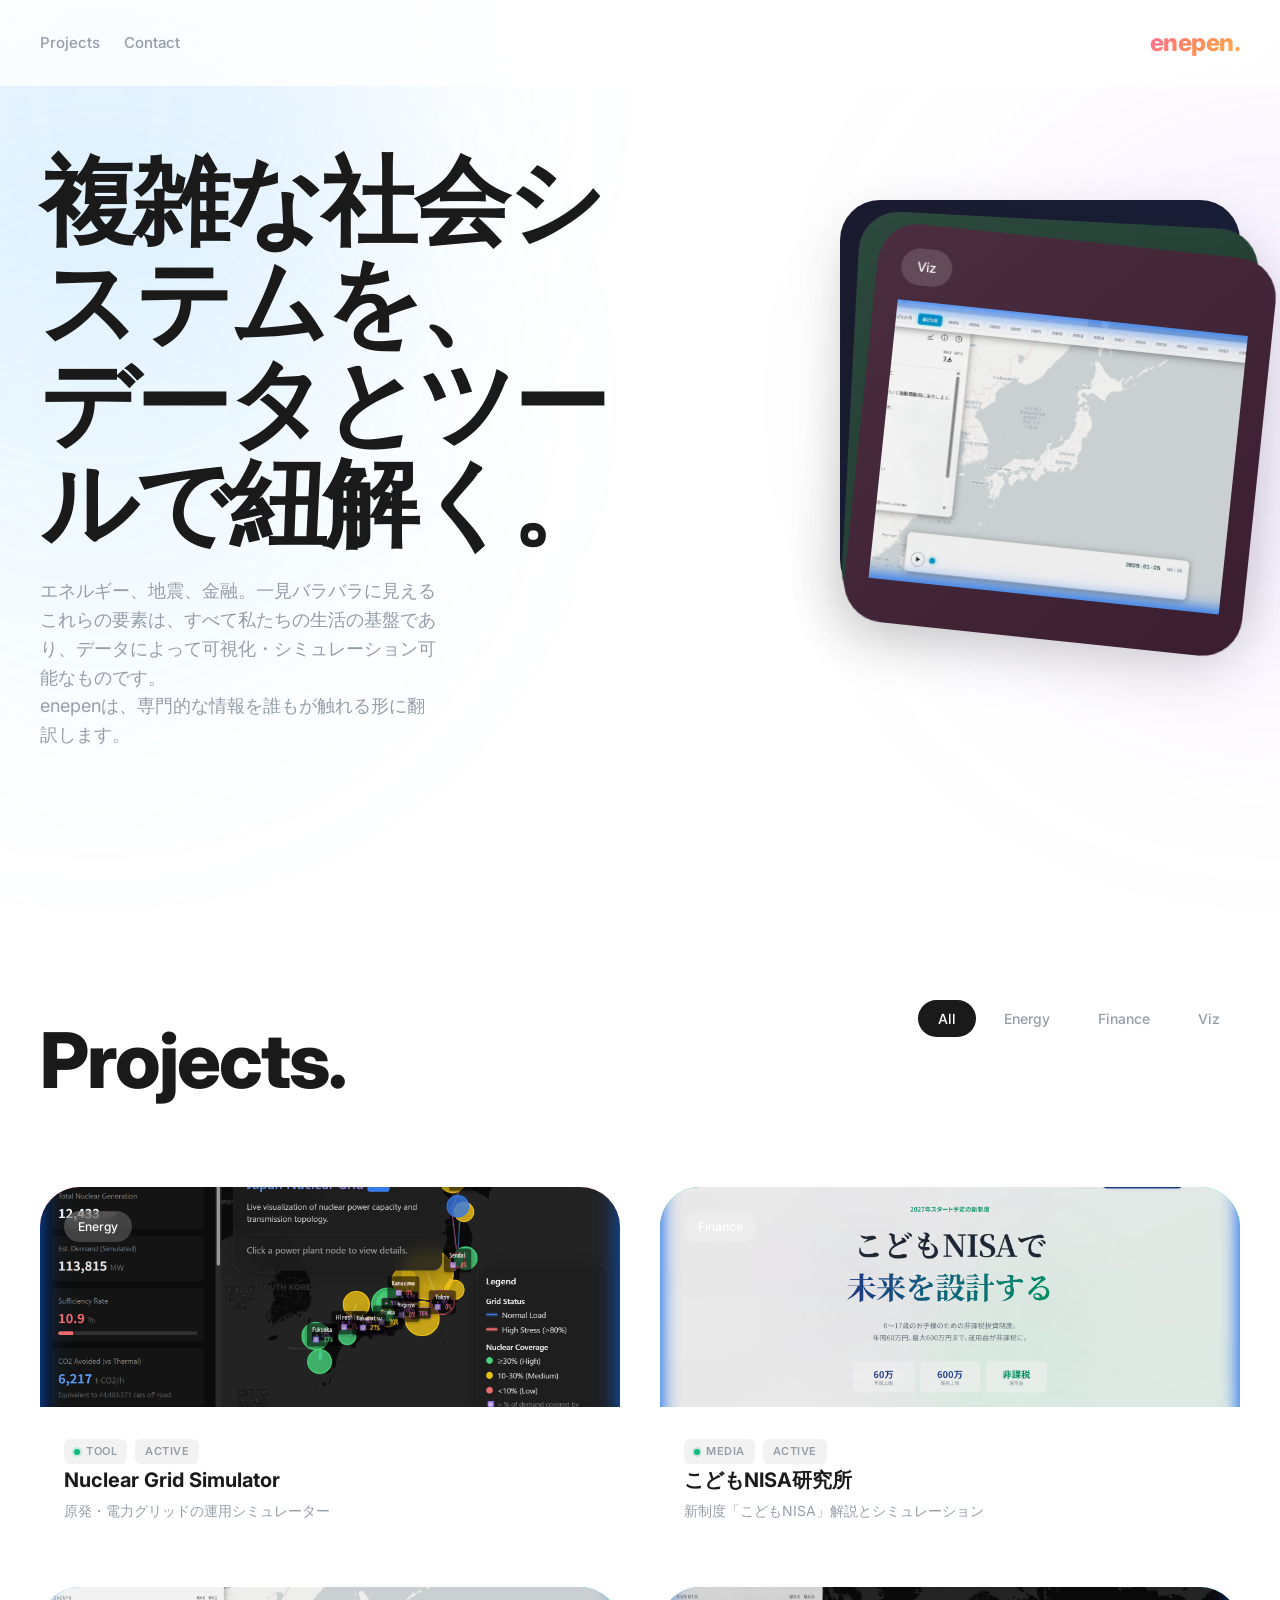
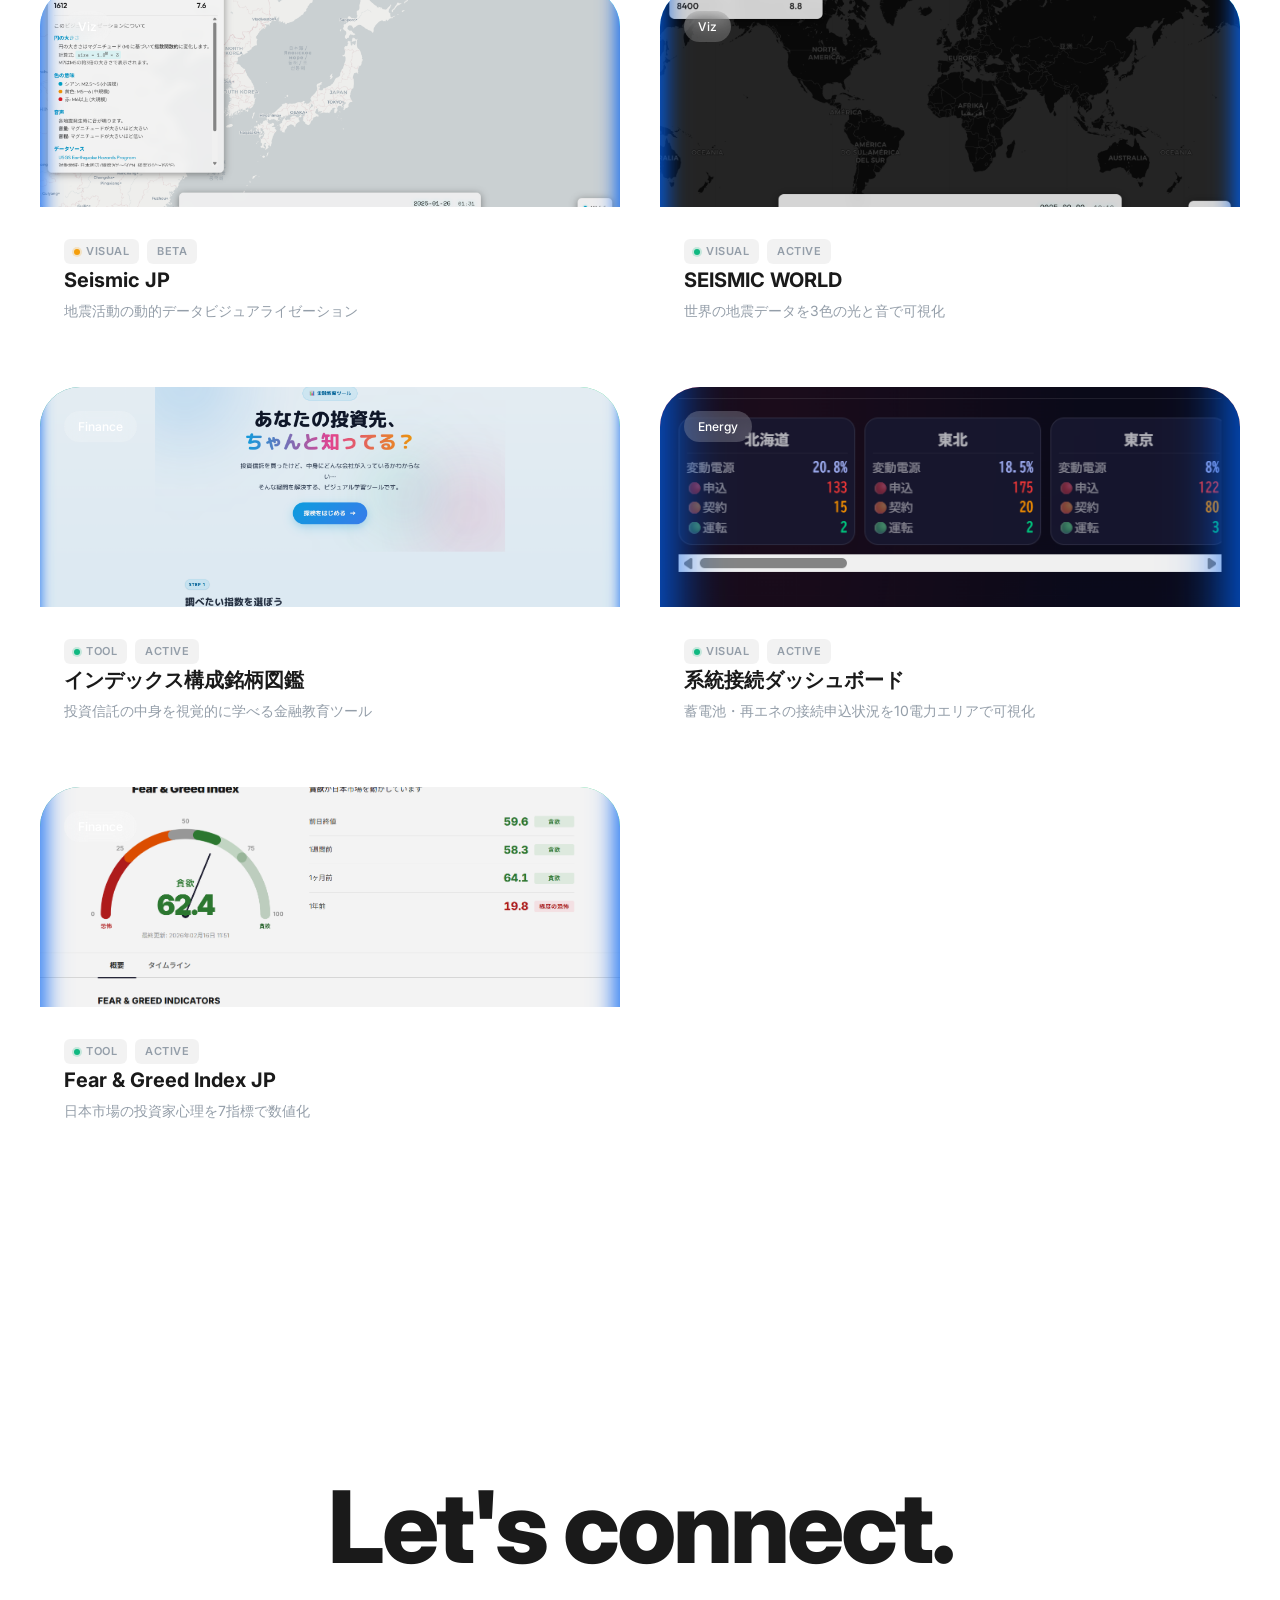
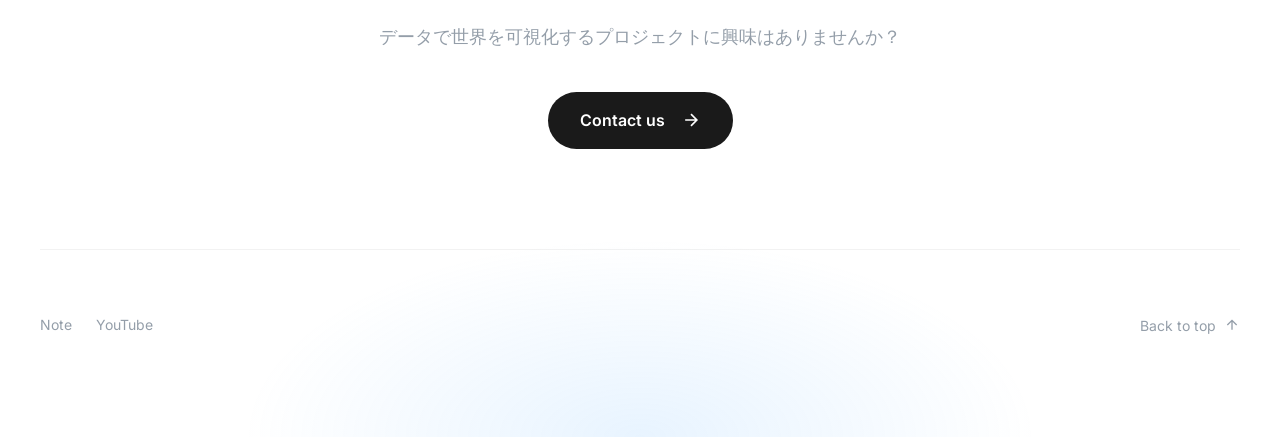
==== index.html @ 0e3804e5 "Add Fear & Greed Index JP card and detail page" ====
<!DOCTYPE html>
<html lang="ja">

<head>
    <meta charset="UTF-8">
    <meta name="viewport" content="width=device-width, initial-scale=1.0">
    <title>enepen - Data & Tools for Social Systems</title>
    <meta name="description" content="複雑な社会システムを、データとツールで紐解く。エネルギー、地震、金融などのインフラを可視化・シミュレーションします。">

    <!-- OGP Tags -->
    <meta property="og:title" content="enepen - Data & Tools for Social Systems">
    <meta property="og:description" content="複雑な社会システムを、データとツールで紐解く。エネルギー、地震、金融などのインフラを可視化・シミュレーションします。">
    <meta property="og:type" content="website">
    <meta property="og:image" content="assets/ogp-image.png">
    <meta property="og:locale" content="ja_JP">
    <meta name="twitter:card" content="summary_large_image">
    <meta name="twitter:title" content="enepen - Data & Tools for Social Systems">
    <meta name="twitter:description" content="複雑な社会システムを、データとツールで紐解く">

    <!-- Fonts -->
    <link rel="preconnect" href="https://fonts.googleapis.com">
    <link rel="preconnect" href="https://fonts.gstatic.com" crossorigin>
    <link
        href="https://fonts.googleapis.com/css2?family=Inter:wght@300;400;500;600;700;800&family=Noto+Sans+JP:wght@300;400;500;700&display=swap"
        rel="stylesheet">
    <link rel="stylesheet" href="styles.css">

    <!-- Favicon -->
    <link rel="icon" type="image/svg+xml" href="favicon.svg">
    <link rel="icon" type="image/png" sizes="32x32" href="assets/favicon-32x32.png">
    <link rel="apple-touch-icon" href="assets/apple-touch-icon.png">
</head>

<body>
    <!-- Loading Overlay -->
    <div class="loader-overlay">
        <div class="loader logo-text">enepen.</div>
    </div>

    <!-- Header -->
    <header class="header">
        <nav class="nav">
            <div class="nav-left">
                <a href="#projects" class="nav-link">Projects</a>
                <a href="#contact" class="nav-link">Contact</a>
            </div>
            <div class="nav-right">
                <a href="/" class="logo">enepen.</a>
            </div>
        </nav>
    </header>

    <!-- Ambient Glow Effects -->
    <div class="glow glow-top-left"></div>
    <div class="glow glow-top-right"></div>
    <div class="glow glow-bottom-left"></div>

    <!-- Hero Section -->
    <section class="hero">
        <div class="hero-content">
            <h1 class="hero-title">複雑な社会システムを、<br>データとツールで紐解く。</h1>
            <p class="hero-subtitle">
                エネルギー、地震、金融。一見バラバラに見えるこれらの要素は、すべて私たちの生活の基盤であり、データによって可視化・シミュレーション可能なものです。<br>
                enepenは、専門的な情報を誰もが触れる形に翻訳します。
            </p>
        </div>
        <div class="card-stack">
            <div class="stack-card card-1">
                <span class="card-tag">Energy</span>
                <div class="card-preview">
                    <img src="assets/screenshot-nuclear-grid.png" alt="Nuclear Grid"
                        style="width:100%; height:100%; object-fit:cover;">
                </div>
            </div>
            <div class="stack-card card-2">
                <span class="card-tag">Finance</span>
                <div class="card-preview">
                    <img src="assets/screenshot-kodomo-nisa.png" alt="Finance"
                        style="width:100%; height:100%; object-fit:cover;">
                </div>
            </div>
            <div class="stack-card card-3">
                <span class="card-tag">Viz</span>
                <div class="card-preview">
                    <img src="assets/screenshot-seismic-jp.png" alt="Viz"
                        style="width:100%; height:100%; object-fit:cover;">
                </div>
            </div>
        </div>
    </section>

    <!-- Work Section -->
    <section class="work" id="projects">
        <div class="work-header">
            <h2 class="section-title">Projects.</h2>
            <div class="filters">
                <button class="filter-btn active" data-filter="all">All</button>
                <button class="filter-btn" data-filter="energy">Energy</button>
                <button class="filter-btn" data-filter="finance">Finance</button>
                <button class="filter-btn" data-filter="viz">Viz</button>
            </div>
        </div>
        <div class="projects-grid">
            <!-- Project 1: Energy -->
            <a href="projects/nuclear-grid-sim.html" class="project-card" data-category="energy">
                <div class="project-image project-image-energy">
                    <img src="assets/screenshot-nuclear-grid.png" alt="Nuclear Grid Simulator" class="project-thumb">
                    <span class="project-tag">Energy</span>
                </div>
                <div class="project-info">
                    <div class="meta-badges">
                        <span class="meta-badge status-active"><span class="status-dot"></span>Tool</span>
                        <span class="meta-badge">Active</span>
                    </div>
                    <h3 class="project-title">Nuclear Grid Simulator</h3>
                    <p class="project-desc">原発・電力グリッドの運用シミュレーター</p>
                </div>
            </a>
            <!-- Project 2: Finance -->
            <a href="projects/kodomo-nisa.html" class="project-card" data-category="finance">
                <div class="project-image project-image-finance">
                    <span class="project-tag">Finance</span>
                    <img src="assets/screenshot-kodomo-nisa.png" alt="Kodomo NISA Research" class="project-thumb">
                </div>
                <div class="project-info">
                    <div class="meta-badges">
                        <span class="meta-badge status-active"><span class="status-dot"></span>Media</span>
                        <span class="meta-badge">Active</span>
                    </div>
                    <h3 class="project-title">こどもNISA研究所</h3>
                    <p class="project-desc">新制度「こどもNISA」解説とシミュレーション</p>
                </div>
            </a>
            <!-- Project 3: Viz -->
            <a href="projects/seismic-jp.html" class="project-card" data-category="viz">
                <div class="project-image project-image-viz">
                    <span class="project-tag">Viz</span>
                    <img src="assets/screenshot-seismic-jp.png" alt="Seismic JP" class="project-thumb">
                </div>
                <div class="project-info">
                    <div class="meta-badges">
                        <span class="meta-badge status-beta"><span class="status-dot"></span>Visual</span>
                        <span class="meta-badge">Beta</span>
                    </div>
                    <h3 class="project-title">Seismic JP</h3>
                    <p class="project-desc">地震活動の動的データビジュアライゼーション</p>
                </div>
            </a>
            <!-- Project 4: Viz - SEISMIC WORLD -->
            <a href="projects/seismic-world.html" class="project-card" data-category="viz">
                <div class="project-image project-image-viz">
                    <span class="project-tag">Viz</span>
                    <img src="assets/screenshot-seismic-world.png" alt="SEISMIC WORLD" class="project-thumb">
                </div>
                <div class="project-info">
                    <div class="meta-badges">
                        <span class="meta-badge status-active"><span class="status-dot"></span>Visual</span>
                        <span class="meta-badge">Active</span>
                    </div>
                    <h3 class="project-title">SEISMIC WORLD</h3>
                    <p class="project-desc">世界の地震データを3色の光と音で可視化</p>
                </div>
            </a>
            <!-- Project 4: Finance - Index Tracker -->
            <a href="projects/index-tracker.html" class="project-card" data-category="finance">
                <div class="project-image project-image-finance">
                    <span class="project-tag">Finance</span>
                    <img src="assets/screenshot-index-tracker.png" alt="Index Constituents Tracker"
                        class="project-thumb">
                </div>
                <div class="project-info">
                    <div class="meta-badges">
                        <span class="meta-badge status-active"><span class="status-dot"></span>Tool</span>
                        <span class="meta-badge">Active</span>
                    </div>
                    <h3 class="project-title">インデックス構成銘柄図鑑</h3>
                    <p class="project-desc">投資信託の中身を視覚的に学べる金融教育ツール</p>
                </div>
            </a>
            <!-- Project 5: Energy - Grid Connection Dashboard -->
            <a href="projects/grid-connection.html" class="project-card" data-category="energy">
                <div class="project-image project-image-energy">
                    <span class="project-tag">Energy</span>
                    <img src="assets/screenshot-grid-connection.png" alt="Grid Connection Dashboard"
                        class="project-thumb">
                </div>
                <div class="project-info">
                    <div class="meta-badges">
                        <span class="meta-badge status-active"><span class="status-dot"></span>Visual</span>
                        <span class="meta-badge">Active</span>
                    </div>
                    <h3 class="project-title">系統接続ダッシュボード</h3>
                    <p class="project-desc">蓄電池・再エネの接続申込状況を10電力エリアで可視化</p>
                </div>
            </a>
            <!-- Project 7: Finance - Fear & Greed Index JP -->
            <a href="projects/fear-greed.html" class="project-card" data-category="finance">
                <div class="project-image project-image-finance">
                    <span class="project-tag">Finance</span>
                    <img src="assets/screenshot-fear-greed.png" alt="Fear & Greed Index JP"
                        class="project-thumb">
                </div>
                <div class="project-info">
                    <div class="meta-badges">
                        <span class="meta-badge status-active"><span class="status-dot"></span>Tool</span>
                        <span class="meta-badge">Active</span>
                    </div>
                    <h3 class="project-title">Fear & Greed Index JP</h3>
                    <p class="project-desc">日本市場の投資家心理を7指標で数値化</p>
                </div>
            </a>
        </div>
    </section>

    <!-- Footer Section -->
    <footer class="footer" id="contact">
        <div class="footer-content">
            <h2 class="footer-title">Let's connect.</h2>
            <p class="footer-subtitle">データで世界を可視化するプロジェクトに興味はありませんか？</p>
            <a href="mailto:enepen789@gmail.com" class="cta-button">
                Contact us
                <svg class="arrow-icon" viewBox="0 0 24 24" fill="none" stroke="currentColor" stroke-width="2">
                    <path d="M5 12h14M12 5l7 7-7 7" />
                </svg>
            </a>
        </div>
        <div class="footer-bottom">
            <div class="social-links">
                <a href="https://note.com/enepen" target="_blank" rel="noopener noreferrer" class="social-link">Note</a>
                <a href="https://www.youtube.com/@ENEPENChan" target="_blank" rel="noopener noreferrer"
                    class="social-link">YouTube</a>
            </div>
            <button class="back-to-top" id="backToTop">
                Back to top
                <svg class="arrow-up" viewBox="0 0 24 24" fill="none" stroke="currentColor" stroke-width="2">
                    <path d="M12 19V5M5 12l7-7 7 7" />
                </svg>
            </button>
        </div>
        <div class="footer-glow"></div>
    </footer>

    <script src="script.js"></script>
</body>

</html>
---- styles.css ----
/* ===========================
   CSS Variables & Reset
   =========================== */
:root {
    /* Colors */
    --bg-primary: #FFFFFF;
    --bg-secondary: #F8F9FB;
    --text-primary: #1A1A1A;
    --text-secondary: #949EA9;
    --text-muted: #C4CBD5;
    --accent-gradient: linear-gradient(135deg, #FF6B9D 0%, #FF8A5B 50%, #FFB347 100%);
    --glow-blue: rgba(100, 180, 255, 0.15);
    --glow-purple: rgba(180, 120, 255, 0.1);

    /* Typography */
    --font-family: 'Inter', -apple-system, BlinkMacSystemFont, 'Segoe UI', sans-serif;

    /* Spacing */
    --spacing-xs: 8px;
    --spacing-sm: 16px;
    --spacing-md: 24px;
    --spacing-lg: 40px;
    --spacing-xl: 64px;
    --spacing-2xl: 100px;

    /* Border Radius */
    --radius-sm: 12px;
    --radius-md: 20px;
    --radius-lg: 32px;
    --radius-xl: 40px;
    --radius-pill: 100px;

    /* Transitions */
    --transition-fast: 0.2s ease;
    --transition-normal: 0.3s ease;
    --transition-slow: 0.5s ease;
}

/* Reset */
*,
*::before,
*::after {
    margin: 0;
    padding: 0;
    box-sizing: border-box;
}

html {
    scroll-behavior: smooth;
}

body {
    font-family: var(--font-family);
    background-color: var(--bg-primary);
    color: var(--text-primary);
    line-height: 1.6;
    overflow-x: hidden;
    position: relative;
}

a {
    text-decoration: none;
    color: inherit;
    transition: color var(--transition-fast);
}

button {
    font-family: inherit;
    cursor: pointer;
    border: none;
    background: none;
}

/* ===========================
   Ambient Glow Effects
   =========================== */
.glow {
    position: fixed;
    width: 600px;
    height: 600px;
    border-radius: 50%;
    pointer-events: none;
    z-index: 0;
    filter: blur(120px);
}

.glow-top-left {
    top: -200px;
    left: -200px;
    background: var(--glow-blue);
}

.glow-top-right {
    top: 100px;
    right: -300px;
    background: var(--glow-purple);
}

.glow-bottom-left {
    bottom: 200px;
    left: -200px;
    background: rgba(120, 200, 255, 0.1);
}

/* ===========================
   Header & Navigation
   =========================== */
.header {
    position: fixed;
    top: 0;
    left: 0;
    right: 0;
    z-index: 1000;
    padding: var(--spacing-md) var(--spacing-lg);
    background: rgba(255, 255, 255, 0.8);
    backdrop-filter: blur(20px);
    -webkit-backdrop-filter: blur(20px);
}

.nav {
    display: flex;
    justify-content: space-between;
    align-items: center;
    max-width: 1400px;
    margin: 0 auto;
}

.nav-left,
.nav-right {
    display: flex;
    align-items: center;
    gap: var(--spacing-md);
}

.nav-link {
    font-size: 15px;
    font-weight: 500;
    color: var(--text-secondary);
    transition: color var(--transition-fast);
}

.nav-link:hover {
    color: var(--text-primary);
}

.logo {
    font-size: 24px;
    font-weight: 800;
    background: var(--accent-gradient);
    -webkit-background-clip: text;
    -webkit-text-fill-color: transparent;
    background-clip: text;
    letter-spacing: -0.5px;
}

/* ===========================
   Hero Section
   =========================== */
.hero {
    min-height: 100vh;
    display: flex;
    align-items: center;
    justify-content: space-between;
    padding: var(--spacing-2xl) var(--spacing-lg);
    max-width: 1400px;
    margin: 0 auto;
    position: relative;
    z-index: 1;
}

.hero-content {
    flex: 1;
    max-width: 600px;
}

.hero-title {
    font-size: clamp(48px, 8vw, 96px);
    font-weight: 800;
    line-height: 1.05;
    letter-spacing: -3px;
    margin-bottom: var(--spacing-md);
}

.hero-subtitle {
    font-size: 18px;
    color: var(--text-secondary);
    max-width: 400px;
    line-height: 1.6;
}

/* Card Stack */
.card-stack {
    position: relative;
    width: 400px;
    height: 500px;
    perspective: 1000px;
}

.stack-card {
    position: absolute;
    width: 100%;
    height: 400px;
    background: var(--bg-secondary);
    border-radius: var(--radius-xl);
    padding: var(--spacing-md);
    box-shadow: 0 20px 60px rgba(0, 0, 0, 0.1);
    transition: transform var(--transition-slow), box-shadow var(--transition-normal);
    overflow: hidden;
}

.card-1 {
    z-index: 3;
    transform: translateY(0) rotate(0deg);
    background: linear-gradient(135deg, #1a1a2e 0%, #16213e 100%);
}

.card-2 {
    z-index: 2;
    transform: translateY(20px) translateX(10px) rotate(3deg);
    background: linear-gradient(135deg, #2d4a3e 0%, #1d3a2e 100%);
}

.card-3 {
    z-index: 1;
    transform: translateY(40px) translateX(20px) rotate(6deg);
    background: linear-gradient(135deg, #4a2d3e 0%, #3a1d2e 100%);
}

.card-stack:hover .card-1 {
    transform: translateY(-10px) rotate(-2deg);
}

.card-stack:hover .card-2 {
    transform: translateY(10px) translateX(20px) rotate(5deg);
}

.card-stack:hover .card-3 {
    transform: translateY(30px) translateX(40px) rotate(10deg);
}

.card-tag {
    display: inline-block;
    background: rgba(255, 255, 255, 0.15);
    color: white;
    padding: 8px 16px;
    border-radius: var(--radius-pill);
    font-size: 13px;
    font-weight: 500;
    backdrop-filter: blur(10px);
}

.card-preview {
    width: 100%;
    height: 280px;
    margin-top: var(--spacing-sm);
    background: rgba(255, 255, 255, 0.1);
    border-radius: var(--radius-lg);
    display: flex;
    align-items: center;
    justify-content: center;
}

.card-preview::after {
    content: '';
    width: 60%;
    height: 70%;
    background: rgba(255, 255, 255, 0.08);
    border-radius: var(--radius-md);
}

/* ===========================
   Work Section
   =========================== */
.work {
    padding: var(--spacing-2xl) var(--spacing-lg);
    max-width: 1400px;
    margin: 0 auto;
    position: relative;
    z-index: 1;
}

.work-header {
    display: flex;
    justify-content: space-between;
    align-items: flex-start;
    margin-bottom: var(--spacing-xl);
    flex-wrap: wrap;
    gap: var(--spacing-md);
}

.section-title {
    font-size: clamp(48px, 6vw, 80px);
    font-weight: 800;
    letter-spacing: -2px;
}

.filters {
    display: flex;
    gap: var(--spacing-xs);
    flex-wrap: wrap;
}

.filter-btn {
    padding: 10px 20px;
    border-radius: var(--radius-pill);
    font-size: 14px;
    font-weight: 500;
    color: var(--text-secondary);
    transition: all var(--transition-fast);
    background: transparent;
}

.filter-btn:hover {
    color: var(--text-primary);
}

.filter-btn.active {
    background: var(--text-primary);
    color: white;
}

/* Projects Grid */
.projects-grid {
    display: grid;
    grid-template-columns: repeat(auto-fill, minmax(380px, 1fr));
    gap: var(--spacing-lg);
}

.project-card {
    border-radius: var(--radius-xl);
    overflow: hidden;
    transition: transform var(--transition-normal), box-shadow var(--transition-normal);
    cursor: pointer;
    opacity: 1;
    transform: translateY(0);
    animation: fadeInUp 0.6s ease forwards;
}

.project-card.hidden {
    display: none;
}

.project-card:hover {
    transform: translateY(-8px);
    box-shadow: 0 30px 80px rgba(0, 0, 0, 0.12);
}

/* Metadata Badges */
.meta-badges {
    display: flex;
    gap: 8px;
    margin-top: 8px;
    flex-wrap: wrap;
}

.meta-badge {
    display: inline-flex;
    align-items: center;
    gap: 6px;
    padding: 4px 10px;
    border-radius: 6px;
    font-size: 11px;
    font-weight: 600;
    text-transform: uppercase;
    letter-spacing: 0.5px;
    background: rgba(0, 0, 0, 0.05);
    color: var(--text-secondary);
}

.meta-badge.status-active .status-dot {
    background-color: #10b981;
    box-shadow: 0 0 0 2px rgba(16, 185, 129, 0.2);
}

.meta-badge.status-beta .status-dot {
    background-color: #f59e0b;
    box-shadow: 0 0 0 2px rgba(245, 158, 11, 0.2);
}

.meta-badge.status-archive .status-dot {
    background-color: #9ca3af;
}

.status-dot {
    width: 6px;
    height: 6px;
    border-radius: 50%;
}

.project-image {
    height: 220px;
    position: relative;
    display: flex;
    flex-direction: column;
    justify-content: space-between;
    padding: var(--spacing-md);
}

.project-image-energy {
    background: linear-gradient(135deg, #FF6B9D 0%, #FF8A5B 100%);
}

.project-image-finance {
    background: linear-gradient(135deg, #11998e 0%, #38ef7d 100%);
}

.project-image-viz {
    background: linear-gradient(135deg, #4facfe 0%, #00f2fe 100%);
}

/* Project Thumbnail Images */
.project-thumb {
    position: absolute;
    top: 0;
    left: 0;
    width: 100%;
    height: 100%;
    object-fit: cover;
    opacity: 1;
    transition: transform 0.6s cubic-bezier(0.16, 1, 0.3, 1);
}

.project-card:hover .project-thumb {
    transform: scale(1.05);
}

/* Detail Page Thumbnail */
.detail-thumb {
    width: 100%;
    height: 100%;
    object-fit: cover;
    border-radius: 12px;
    box-shadow: 0 20px 40px rgba(0, 0, 0, 0.2);
}

.project-tag {
    position: relative;
    /* Ensure tag stays on top of image */
    z-index: 2;
    align-self: flex-start;
    display: inline-block;
    background: rgba(255, 255, 255, 0.2);
    color: white;
    padding: 6px 14px;
    border-radius: var(--radius-pill);
    font-size: 12px;
    font-weight: 500;
    backdrop-filter: blur(10px);
}

.project-info {
    padding: var(--spacing-md);
    background: var(--bg-primary);
}

.project-title {
    font-size: 20px;
    font-weight: 700;
    margin-bottom: 4px;
}

.project-desc {
    font-size: 14px;
    color: var(--text-secondary);
}

/* ===========================
   Footer
   =========================== */
.footer {
    padding: var(--spacing-2xl) var(--spacing-lg);
    position: relative;
    overflow: hidden;
}

.footer-content {
    max-width: 1400px;
    margin: 0 auto;
    text-align: center;
    position: relative;
    z-index: 1;
    padding: var(--spacing-2xl) 0;
}

.footer-title {
    font-size: clamp(48px, 8vw, 100px);
    font-weight: 800;
    letter-spacing: -3px;
    margin-bottom: var(--spacing-sm);
}

.footer-subtitle {
    font-size: 18px;
    color: var(--text-secondary);
    margin-bottom: var(--spacing-lg);
}

.cta-button {
    display: inline-flex;
    align-items: center;
    gap: var(--spacing-sm);
    background: var(--text-primary);
    color: white;
    padding: 16px 32px;
    border-radius: var(--radius-pill);
    font-size: 16px;
    font-weight: 600;
    transition: all var(--transition-normal);
}

.cta-button:hover {
    transform: scale(1.05);
    box-shadow: 0 20px 40px rgba(0, 0, 0, 0.2);
}

.arrow-icon {
    width: 20px;
    height: 20px;
    transition: transform var(--transition-fast);
}

.cta-button:hover .arrow-icon {
    transform: translateX(4px);
}

.footer-bottom {
    max-width: 1400px;
    margin: 0 auto;
    display: flex;
    justify-content: space-between;
    align-items: center;
    padding-top: var(--spacing-xl);
    border-top: 1px solid rgba(0, 0, 0, 0.05);
}

.social-links {
    display: flex;
    gap: var(--spacing-md);
}

.social-link {
    font-size: 14px;
    color: var(--text-secondary);
    transition: color var(--transition-fast);
}

.social-link:hover {
    color: var(--text-primary);
}

.back-to-top {
    display: flex;
    align-items: center;
    gap: var(--spacing-xs);
    font-size: 14px;
    color: var(--text-secondary);
    transition: color var(--transition-fast);
}

.back-to-top:hover {
    color: var(--text-primary);
}

.arrow-up {
    width: 16px;
    height: 16px;
}

.footer-glow {
    position: absolute;
    bottom: -200px;
    left: 50%;
    transform: translateX(-50%);
    width: 800px;
    height: 400px;
    background: radial-gradient(ellipse, var(--glow-blue) 0%, transparent 70%);
    pointer-events: none;
}

/* ===========================
   Animations
   =========================== */
@keyframes fadeInUp {
    from {
        opacity: 0;
        transform: translateY(30px);
    }

    to {
        opacity: 1;
        transform: translateY(0);
    }
}

.fade-in {
    opacity: 0;
    transform: translateY(30px);
    transition: opacity 0.6s ease, transform 0.6s ease;
}

.fade-in.visible {
    opacity: 1;
    transform: translateY(0);
}

/* ===========================
   Responsive Design
   =========================== */
/* タブレット (1024px以下): 2列 */
@media (max-width: 1024px) {
    .hero {
        flex-direction: column;
        text-align: center;
        padding-top: 150px;
    }

    .hero-content {
        margin-bottom: var(--spacing-xl);
    }

    .hero-subtitle {
        margin: 0 auto;
    }

    .card-stack {
        width: 320px;
        height: 420px;
    }

    .stack-card {
        height: 340px;
    }

    .projects-grid {
        grid-template-columns: repeat(2, 1fr);
    }

    .project-image {
        height: 180px;
    }
}

/* スマホ横向き (768px以下): 2列維持だがカード小さく */
@media (max-width: 768px) {
    .header {
        padding: var(--spacing-sm);
    }

    .nav-left {
        display: none;
    }

    .work-header {
        flex-direction: column;
        align-items: flex-start;
    }

    .filters {
        width: 100%;
        overflow-x: auto;
        padding-bottom: var(--spacing-sm);
        -webkit-overflow-scrolling: touch;
    }

    .filter-btn {
        white-space: nowrap;
    }

    .footer-bottom {
        flex-direction: column;
        gap: var(--spacing-md);
        text-align: center;
    }

    .projects-grid {
        grid-template-columns: repeat(2, 1fr);
        gap: var(--spacing-md);
    }

    .project-image {
        height: 150px;
    }

    .project-title {
        font-size: 16px;
    }

    .project-desc {
        font-size: 12px;
    }

    .card-stack {
        width: 280px;
        height: 380px;
    }

    .stack-card {
        height: 300px;
    }
}

/* スマホ縦向き (480px以下): 1列 */
@media (max-width: 480px) {
    .hero-title {
        letter-spacing: -1px;
    }

    .section-title {
        letter-spacing: -1px;
    }

    .footer-title {
        letter-spacing: -1px;
    }

    .projects-grid {
        grid-template-columns: 1fr;
    }

    .project-image {
        height: 200px;
    }

    .project-title {
        font-size: 18px;
    }

    .project-desc {
        font-size: 14px;
    }

    .project-info {
        padding: var(--spacing-sm);
    }
}

/* ===========================
   Project Detail Page Styles
   =========================== */
.project-hero {
    min-height: 60vh;
    display: flex;
    align-items: center;
    justify-content: center;
    padding: 150px var(--spacing-lg) var(--spacing-xl);
    max-width: 1000px;
    margin: 0 auto;
    text-align: center;
}

.project-hero-content {
    max-width: 700px;
}

.project-category-tag {
    display: inline-block;
    background: var(--accent-gradient);
    color: white;
    padding: 10px 24px;
    border-radius: var(--radius-pill);
    font-size: 14px;
    font-weight: 600;
    margin-bottom: var(--spacing-md);
}

.project-main-title {
    font-size: clamp(40px, 6vw, 72px);
    font-weight: 800;
    line-height: 1.1;
    letter-spacing: -2px;
    margin-bottom: var(--spacing-md);
}

.project-main-desc {
    font-size: 18px;
    color: var(--text-secondary);
    line-height: 1.8;
    margin-bottom: var(--spacing-lg);
}

.demo-button {
    display: inline-flex;
    align-items: center;
    gap: var(--spacing-sm);
    background: var(--text-primary);
    color: white;
    padding: 16px 32px;
    border-radius: var(--radius-pill);
    font-size: 16px;
    font-weight: 600;
    transition: all var(--transition-normal);
}

.demo-button:hover {
    transform: scale(1.05);
    box-shadow: 0 20px 40px rgba(0, 0, 0, 0.2);
}

.demo-button .arrow-icon {
    width: 18px;
    height: 18px;
}

.demo-button:hover .arrow-icon {
    transform: translate(3px, -3px);
}

/* Project Visual */
.project-visual {
    padding: 0 var(--spacing-lg) var(--spacing-xl);
    max-width: 1200px;
    margin: 0 auto;
}

.project-mockup {
    background: var(--bg-secondary);
    border-radius: var(--radius-xl);
    overflow: hidden;
    aspect-ratio: 16 / 9;
}

.mockup-placeholder {
    width: 100%;
    height: 100%;
    display: flex;
    align-items: center;
    justify-content: center;
    color: var(--text-muted);
    font-size: 18px;
    background: linear-gradient(135deg, #667eea 0%, #764ba2 100%);
    color: rgba(255, 255, 255, 0.5);
}

/* Project Details */
.project-details {
    padding: var(--spacing-xl) var(--spacing-lg);
    max-width: 1000px;
    margin: 0 auto;
}

.details-grid {
    display: grid;
    grid-template-columns: repeat(auto-fit, minmax(280px, 1fr));
    gap: var(--spacing-xl);
}

.details-section {
    padding: var(--spacing-lg);
    background: var(--bg-secondary);
    border-radius: var(--radius-lg);
}

.details-title {
    font-size: 14px;
    font-weight: 600;
    text-transform: uppercase;
    letter-spacing: 1px;
    color: var(--text-secondary);
    margin-bottom: var(--spacing-md);
}

.details-text {
    font-size: 16px;
    line-height: 1.8;
    color: var(--text-primary);
}

.feature-list {
    list-style: none;
    display: flex;
    flex-direction: column;
    gap: var(--spacing-sm);
}

.feature-list li {
    font-size: 15px;
    color: var(--text-primary);
    padding-left: 24px;
    position: relative;
}

.feature-list li::before {
    content: '✓';
    position: absolute;
    left: 0;
    color: #38ef7d;
    font-weight: 600;
}

.tech-tags {
    display: flex;
    flex-wrap: wrap;
    gap: var(--spacing-xs);
}

.tech-tag {
    display: inline-block;
    background: var(--text-primary);
    color: white;
    padding: 8px 16px;
    border-radius: var(--radius-pill);
    font-size: 13px;
    font-weight: 500;
}

/* Project CTA */
.project-cta {
    padding: var(--spacing-2xl) var(--spacing-lg);
    max-width: 1000px;
    margin: 0 auto;
    text-align: center;
}

.cta-title {
    font-size: clamp(28px, 4vw, 40px);
    font-weight: 800;
    letter-spacing: -1px;
    margin-bottom: var(--spacing-lg);
}

.cta-buttons {
    display: flex;
    justify-content: center;
    gap: var(--spacing-md);
    flex-wrap: wrap;
}

.demo-button.large {
    padding: 20px 40px;
    font-size: 18px;
}

.github-button {
    display: inline-flex;
    align-items: center;
    gap: var(--spacing-sm);
    background: transparent;
    color: var(--text-primary);
    padding: 20px 40px;
    border-radius: var(--radius-pill);
    font-size: 18px;
    font-weight: 600;
    border: 2px solid var(--text-primary);
    transition: all var(--transition-normal);
}

.github-button:hover {
    background: var(--text-primary);
    color: white;
}

.github-button .arrow-icon {
    width: 18px;
    height: 18px;
}

/* Project Footer */
.project-footer {
    padding: var(--spacing-xl) var(--spacing-lg);
}

.project-footer .footer-content {
    padding: var(--spacing-lg) 0;
}

.back-link {
    font-size: 16px;
    font-weight: 500;
    color: var(--text-secondary);
    transition: color var(--transition-fast);
}

.back-link:hover {
    color: var(--text-primary);
}

/* Responsive for Detail Page */
@media (max-width: 768px) {
    .project-hero {
        padding-top: 120px;
    }

    .cta-buttons {
        flex-direction: column;
        align-items: center;
    }

    .demo-button.large,
    .github-button {
        width: 100%;
        max-width: 300px;
        justify-content: center;
    }
}

/* ===========================
   Loading Animation
   =========================== */
.loader-overlay {
    position: fixed;
    top: 0;
    left: 0;
    width: 100%;
    height: 100vh;
    background: var(--bg-primary);
    display: flex;
    justify-content: center;
    align-items: center;
    z-index: 9999;
    transition: opacity 0.6s ease, visibility 0.6s ease;
}

.loader.logo-text {
    font-size: 48px;
    font-weight: 800;
    background: var(--accent-gradient);
    -webkit-background-clip: text;
    -webkit-text-fill-color: transparent;
    background-clip: text;
    letter-spacing: -1px;
    animation: pulse-glow 2s infinite ease-in-out;
}

@keyframes pulse-glow {
    0% {
        opacity: 0.6;
        filter: blur(2px);
        transform: scale(0.95);
    }

    50% {
        opacity: 1;
        filter: blur(0px);
        transform: scale(1.05);
    }

    100% {
        opacity: 0.6;
        filter: blur(2px);
        transform: scale(0.95);
    }
}

.loader-overlay.hidden {
    opacity: 0;
    visibility: hidden;
    pointer-events: none;
}
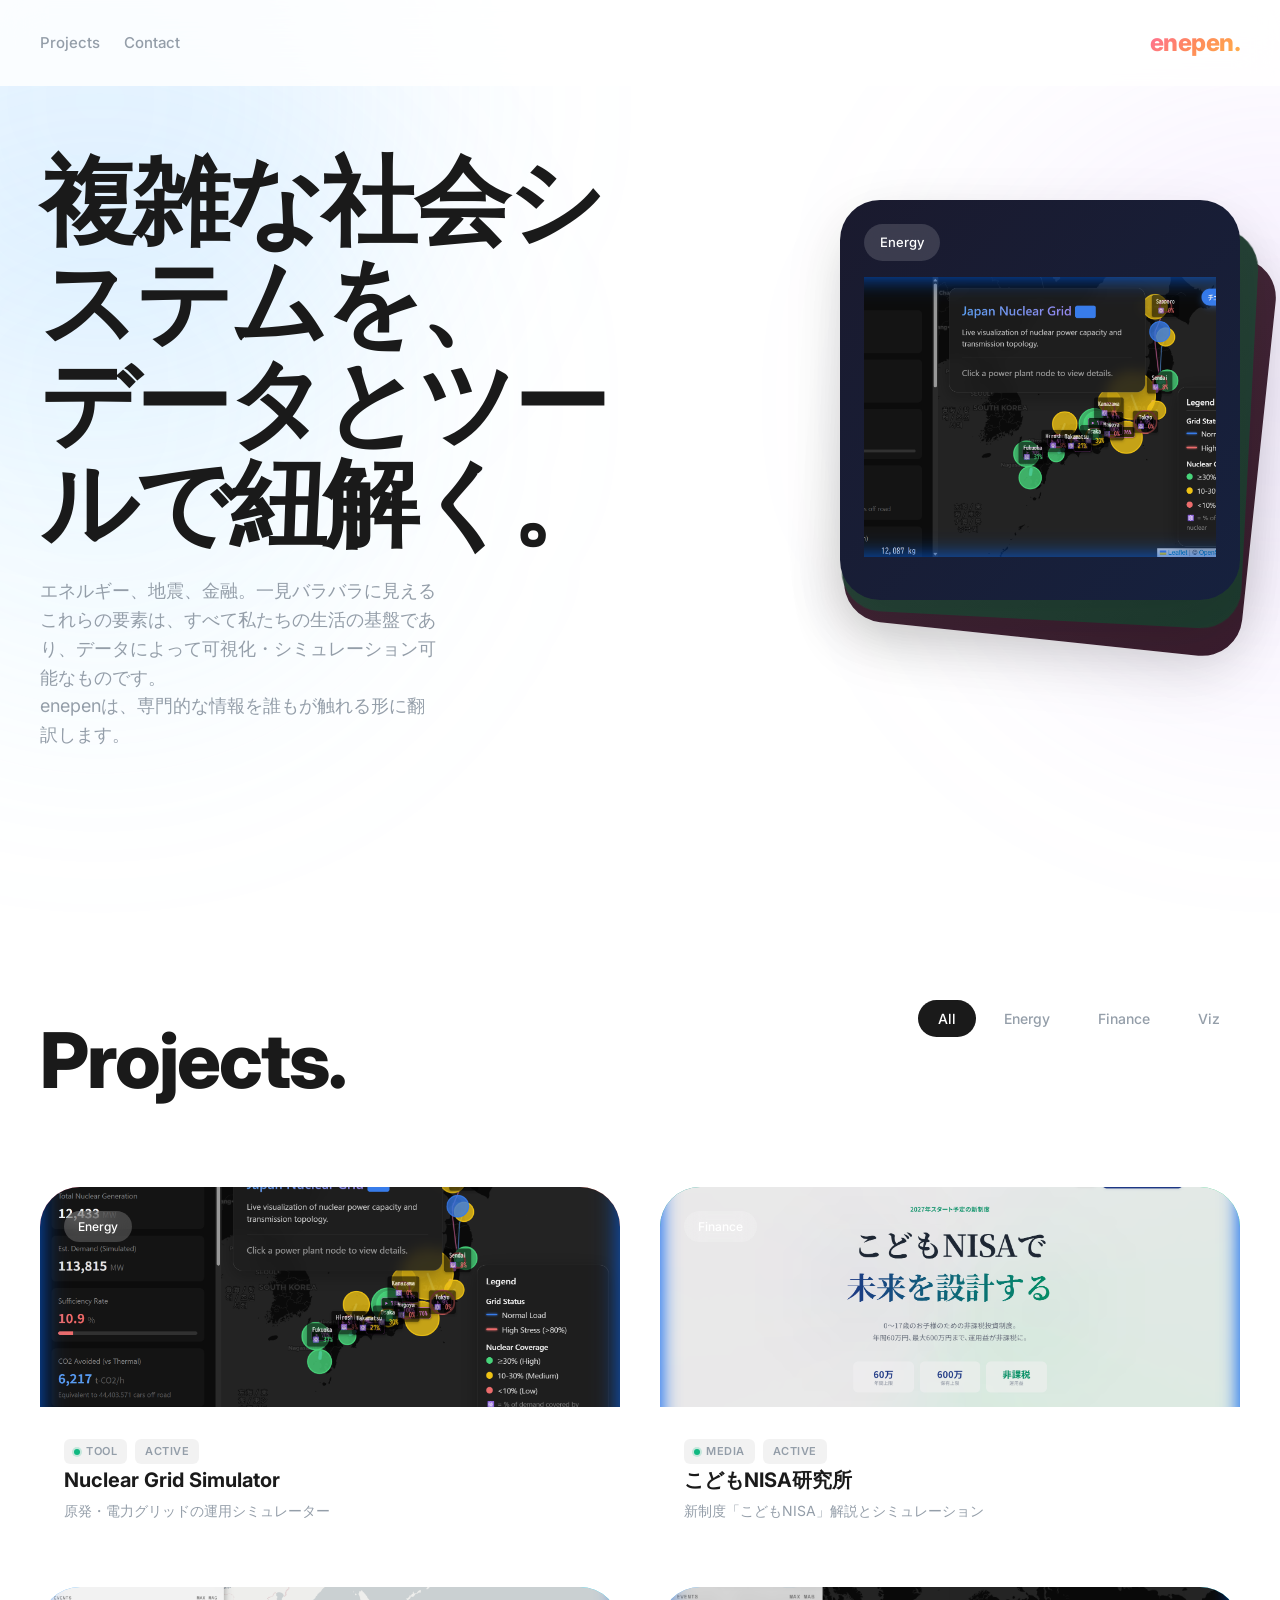
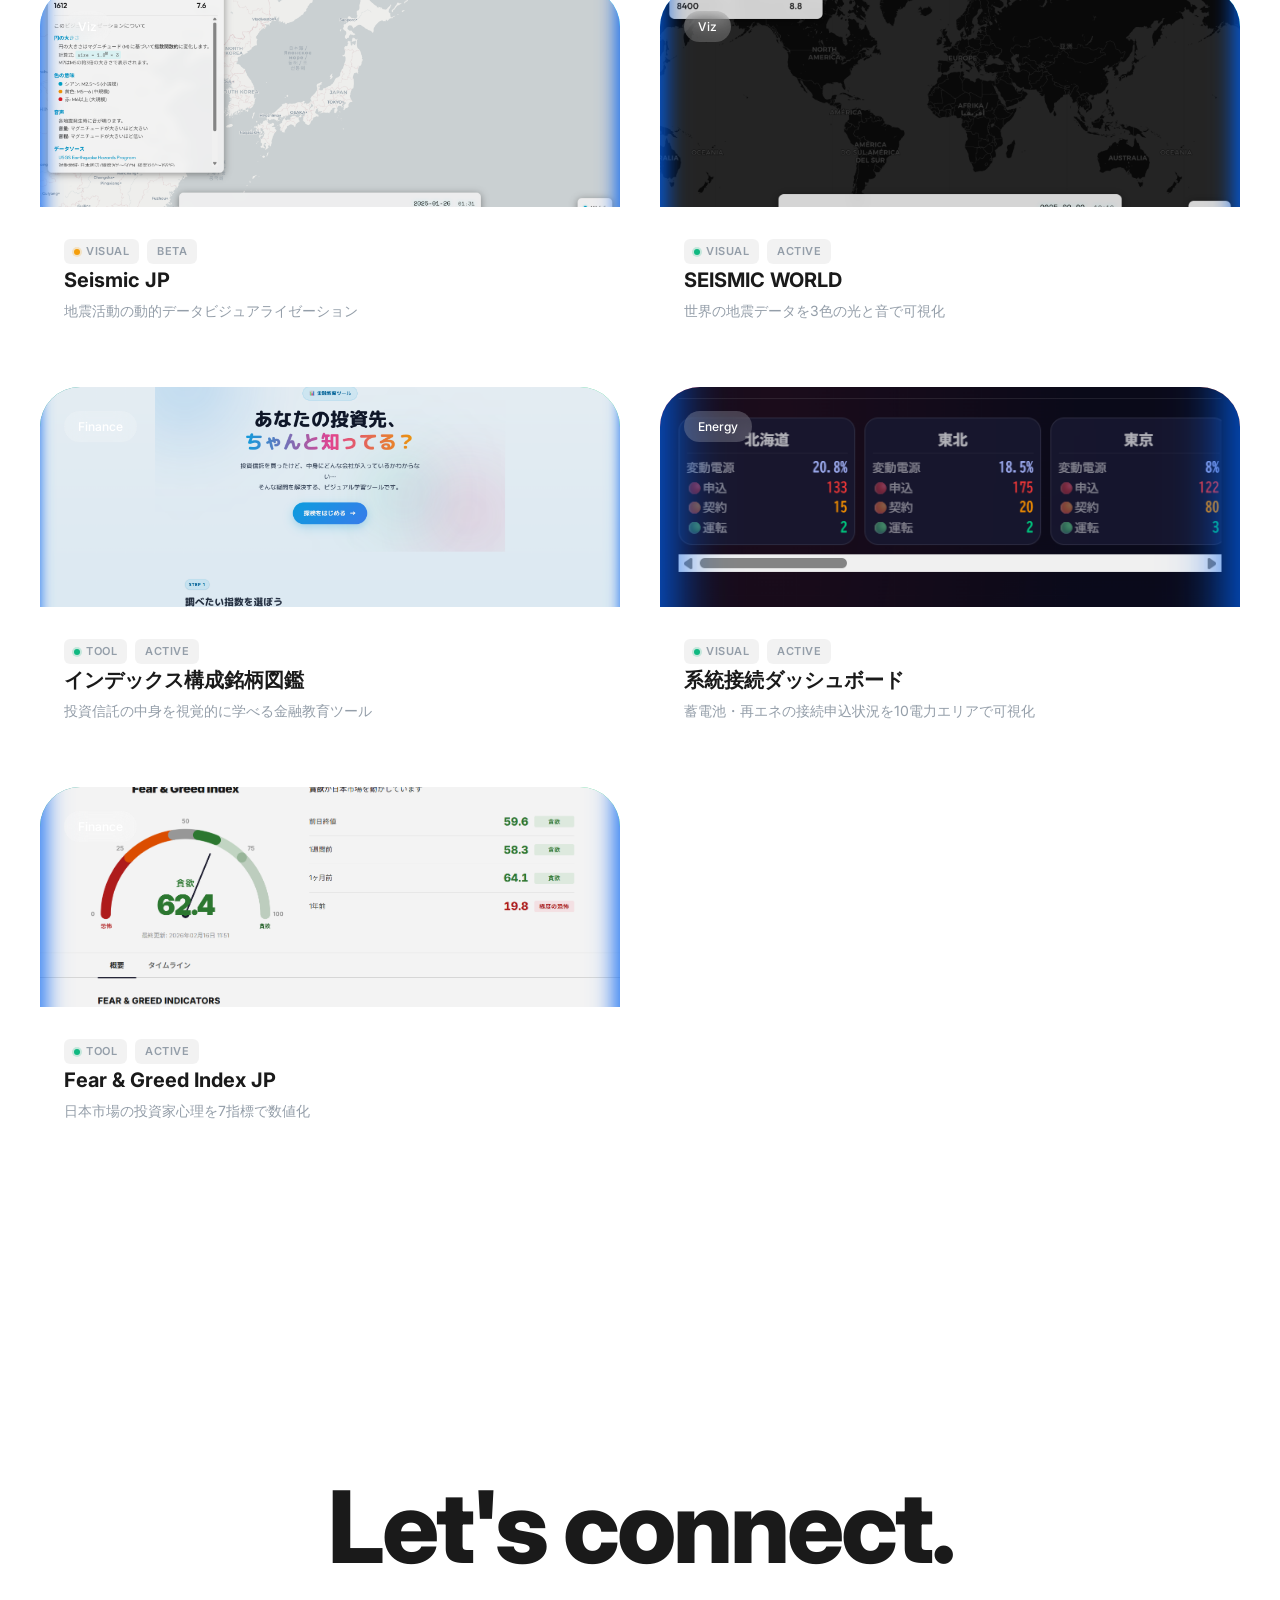
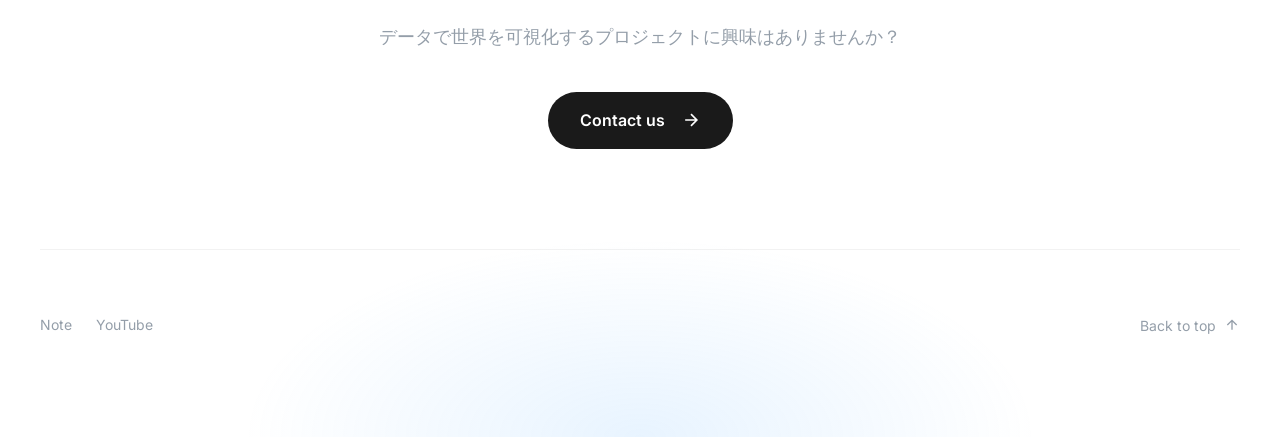
==== commit 9aec0e19: "Improve SEO: canonical URLs, OGP/Twitter cards, JSON-LD, sitemap and robots.txt Co-Authored-By: Clau" ====
--- a/index.html
+++ b/index.html
@@ -4,18 +4,24 @@
 <head>
     <meta charset="UTF-8">
     <meta name="viewport" content="width=device-width, initial-scale=1.0">
-    <title>enepen - Data & Tools for Social Systems</title>
-    <meta name="description" content="複雑な社会システムを、データとツールで紐解く。エネルギー、地震、金融などのインフラを可視化・シミュレーションします。">
+    <title>enepen｜エネルギー・地震・金融データの可視化ツール集</title>
+    <meta name="description" content="複雑な社会システムを、データとツールで紐解く。原子力・電力系統シミュレーター、系統用蓄電池の接続状況、日本と世界の地震マップ、こどもNISA、Fear &amp; Greed Index JPなど、エネルギー・地震・金融の可視化ツールを無料で公開しています。">
 
     <!-- OGP Tags -->
-    <meta property="og:title" content="enepen - Data & Tools for Social Systems">
+    <meta property="og:title" content="enepen｜エネルギー・地震・金融データの可視化ツール集">
     <meta property="og:description" content="複雑な社会システムを、データとツールで紐解く。エネルギー、地震、金融などのインフラを可視化・シミュレーションします。">
     <meta property="og:type" content="website">
-    <meta property="og:image" content="assets/ogp-image.png">
+    <meta property="og:image" content="https://enepen.vercel.app/assets/ogp-image.png">
+    <meta property="og:url" content="https://enepen.vercel.app/">
+    <meta property="og:site_name" content="enepen">
     <meta property="og:locale" content="ja_JP">
     <meta name="twitter:card" content="summary_large_image">
-    <meta name="twitter:title" content="enepen - Data & Tools for Social Systems">
+    <meta name="twitter:image" content="https://enepen.vercel.app/assets/ogp-image.png">
+    <meta name="twitter:title" content="enepen｜エネルギー・地震・金融データの可視化ツール集">
     <meta name="twitter:description" content="複雑な社会システムを、データとツールで紐解く">
+
+    <link rel="canonical" href="https://enepen.vercel.app/">
+    <script type="application/ld+json">{"@context": "https://schema.org", "@graph": [{"@type": "WebSite", "name": "enepen", "alternateName": "エネペン", "url": "https://enepen.vercel.app/", "inLanguage": "ja", "description": "複雑な社会システムを、データとツールで紐解く。原子力・電力系統シミュレーター、系統用蓄電池の接続状況、日本と世界の地震マップ、こどもNISA、Fear & Greed Index JPなど、エネルギー・地震・金融の可視化ツールを無料で公開しています。"}, {"@type": "Person", "name": "enepen", "url": "https://enepen.vercel.app/", "sameAs": ["https://note.com/enepen", "https://github.com/kyosinaga628-lab", "https://www.youtube.com/@ENEPENChan"]}, {"@type": "ItemList", "itemListElement": [{"@type": "ListItem", "position": 1, "url": "https://enepen.vercel.app/projects/nuclear-grid-sim.html"}, {"@type": "ListItem", "position": 2, "url": "https://enepen.vercel.app/projects/kodomo-nisa.html"}, {"@type": "ListItem", "position": 3, "url": "https://enepen.vercel.app/projects/seismic-jp.html"}, {"@type": "ListItem", "position": 4, "url": "https://enepen.vercel.app/projects/seismic-world.html"}, {"@type": "ListItem", "position": 5, "url": "https://enepen.vercel.app/projects/index-tracker.html"}, {"@type": "ListItem", "position": 6, "url": "https://enepen.vercel.app/projects/grid-connection.html"}, {"@type": "ListItem", "position": 7, "url": "https://enepen.vercel.app/projects/fear-greed.html"}]}]}</script>
 
     <!-- Fonts -->
     <link rel="preconnect" href="https://fonts.googleapis.com">
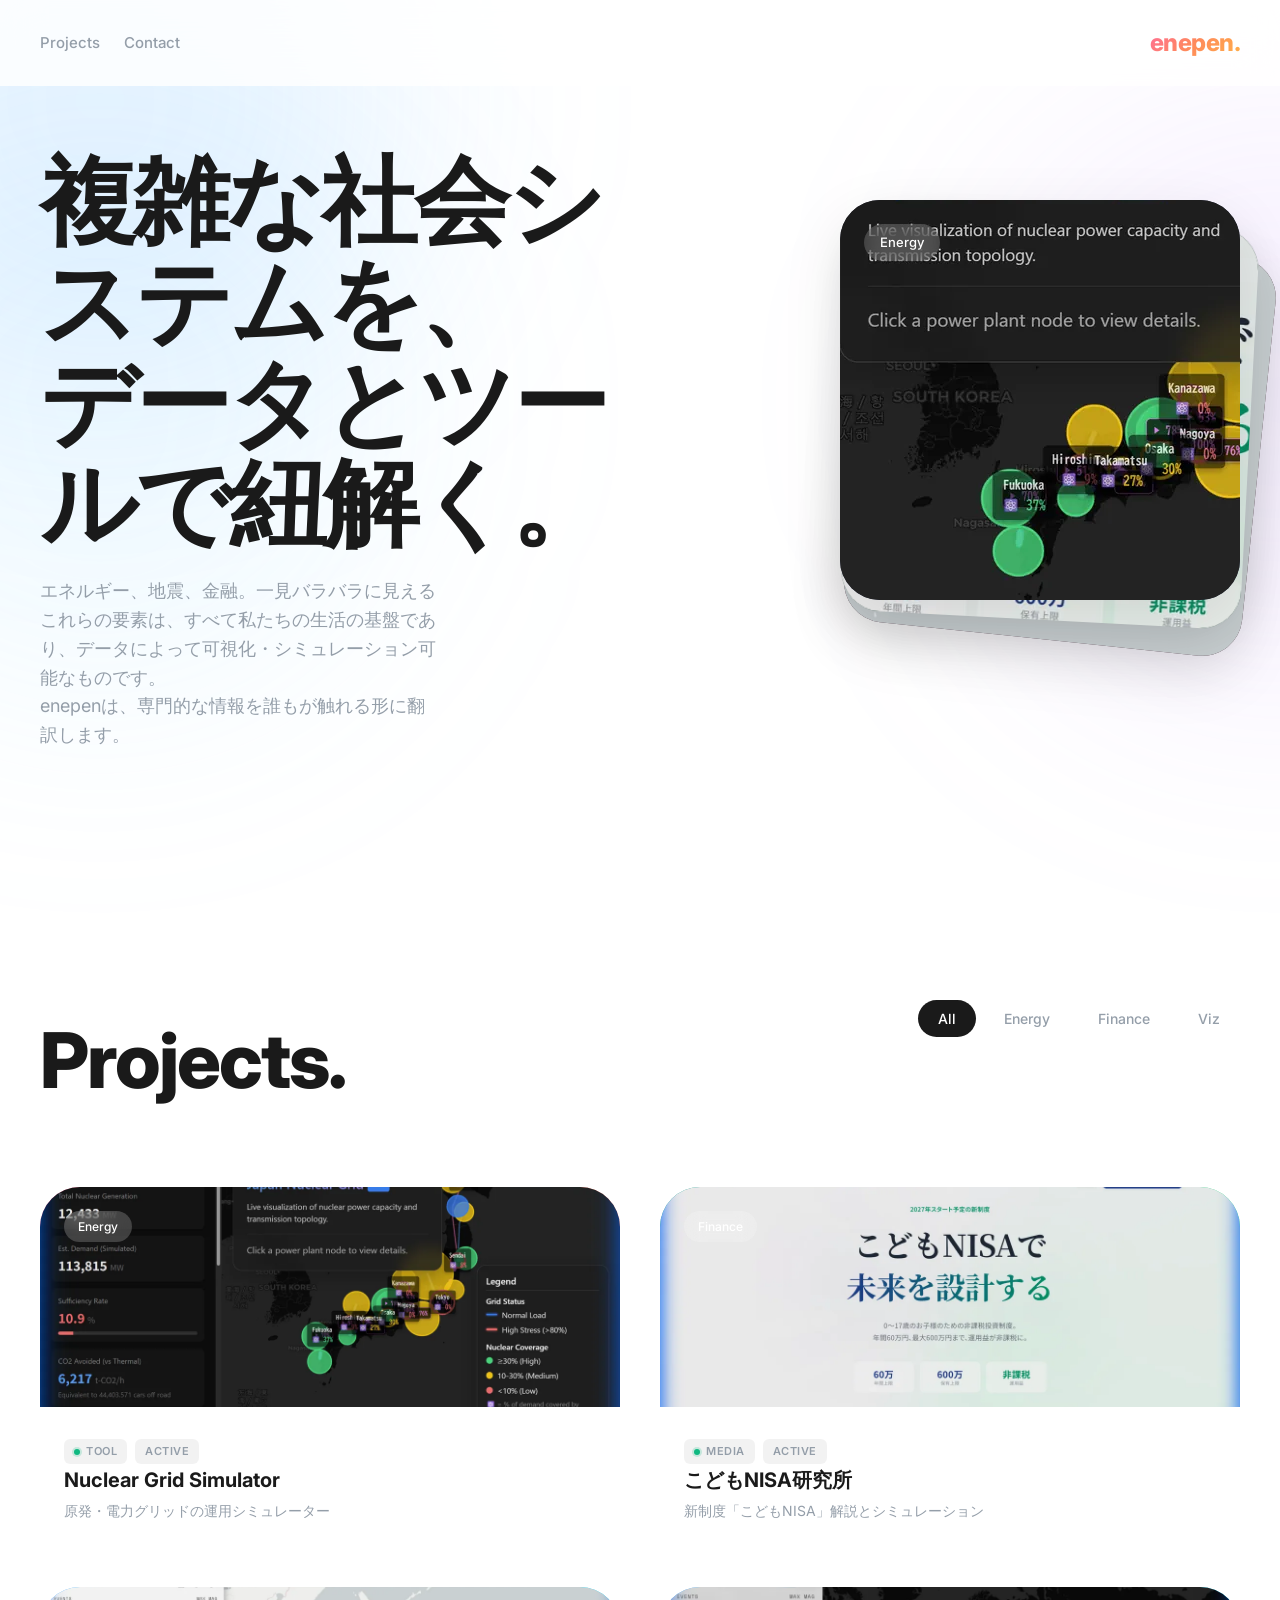
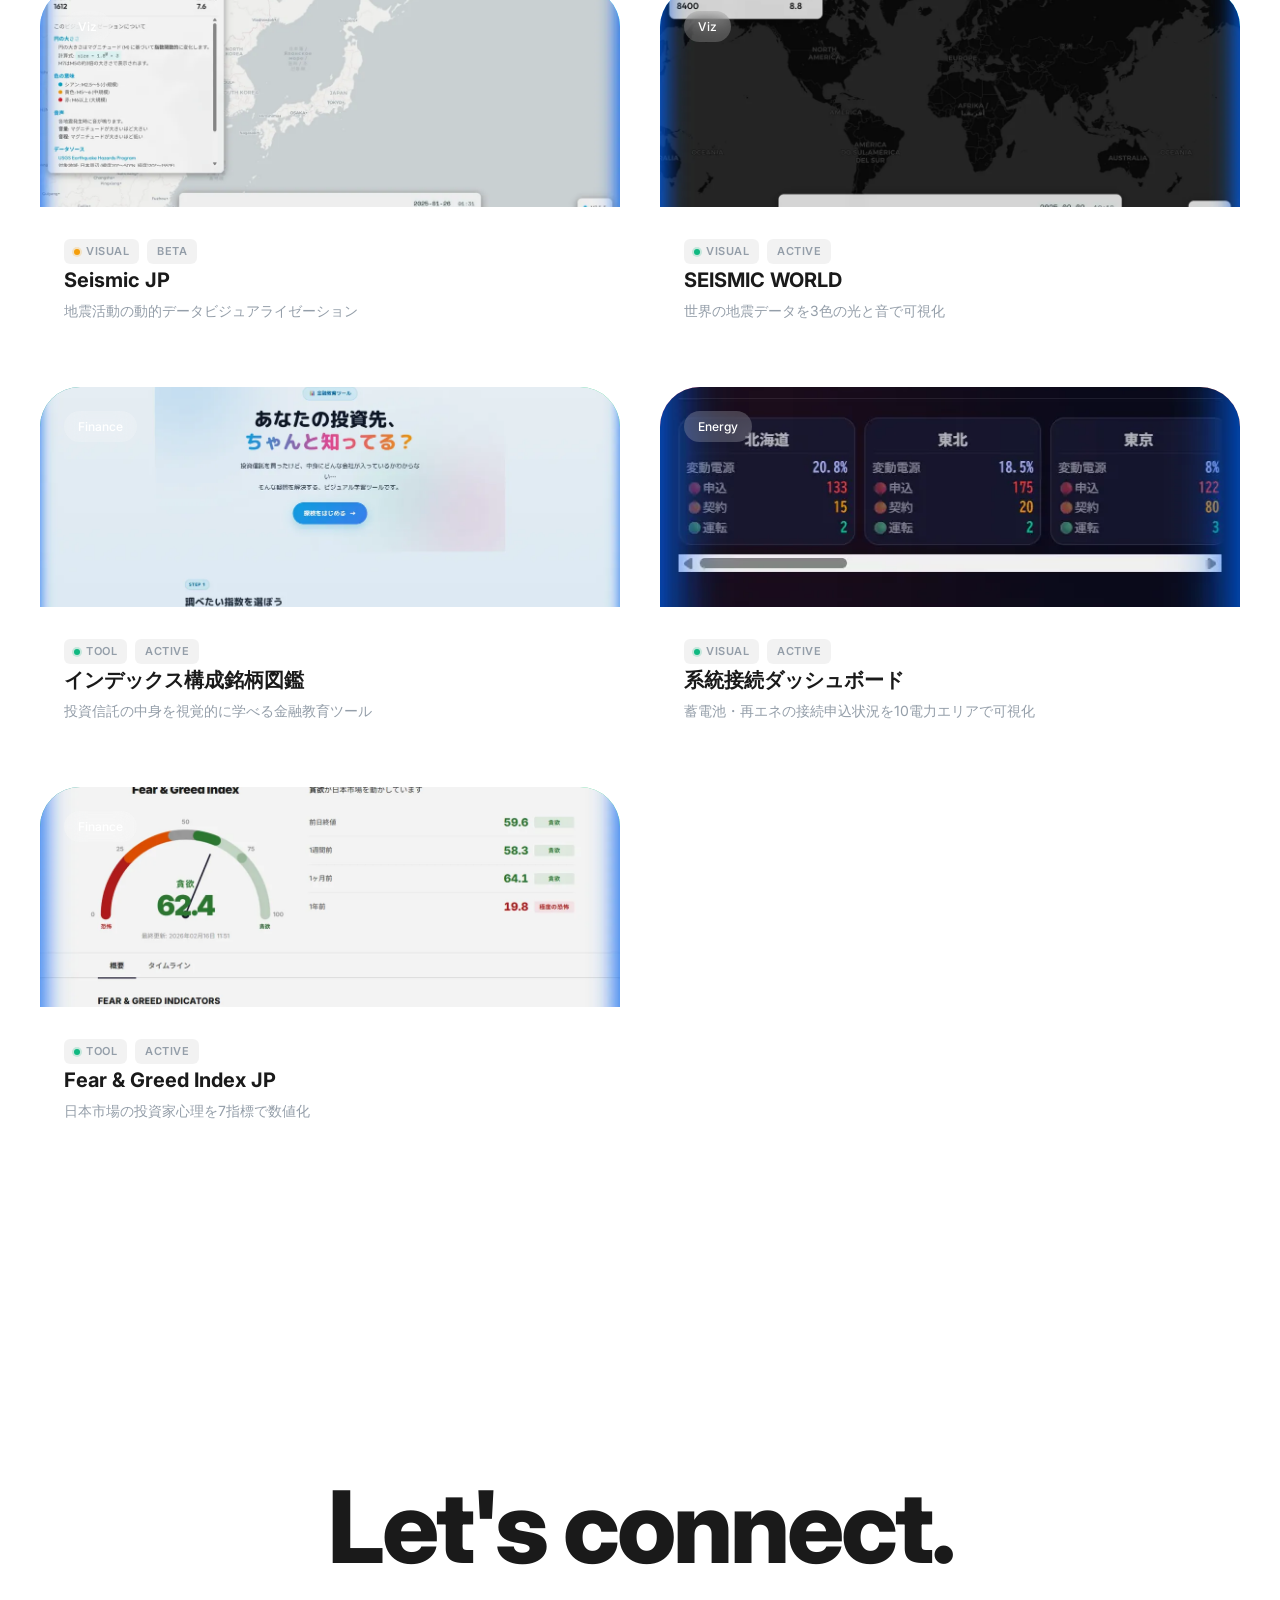
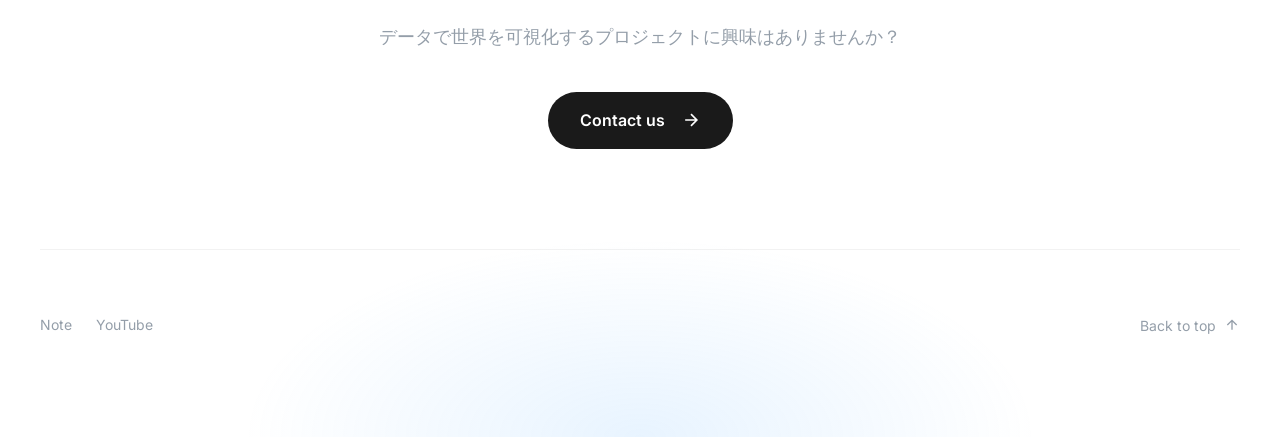
==== commit e1a4bc5c: "Improve page speed and SEO details - Serve screenshots as WebP with width/height and lazy loading - " ====
--- a/index.html
+++ b/index.html
@@ -5,23 +5,26 @@
     <meta charset="UTF-8">
     <meta name="viewport" content="width=device-width, initial-scale=1.0">
     <title>enepen｜エネルギー・地震・金融データの可視化ツール集</title>
-    <meta name="description" content="複雑な社会システムを、データとツールで紐解く。原子力・電力系統シミュレーター、系統用蓄電池の接続状況、日本と世界の地震マップ、こどもNISA、Fear &amp; Greed Index JPなど、エネルギー・地震・金融の可視化ツールを無料で公開しています。">
+    <meta name="description" content="複雑な社会システムを、データとツールで紐解く。原子力・電力系統シミュレーター、系統用蓄電池の接続状況、日本と世界の地震マップ、こどもNISA、Fear &amp; Greed Index JP（恐怖と貪欲指数）など、エネルギー・地震・金融の可視化ツールを無料で公開しています。">
 
     <!-- OGP Tags -->
     <meta property="og:title" content="enepen｜エネルギー・地震・金融データの可視化ツール集">
     <meta property="og:description" content="複雑な社会システムを、データとツールで紐解く。エネルギー、地震、金融などのインフラを可視化・シミュレーションします。">
     <meta property="og:type" content="website">
-    <meta property="og:image" content="https://enepen.vercel.app/assets/ogp-image.png">
+    <meta property="og:image" content="https://enepen.vercel.app/assets/ogp-image.jpg">
+    <meta property="og:image:width" content="1200">
+    <meta property="og:image:height" content="630">
+    <meta property="og:image:alt" content="enepen. 複雑な社会システムを、データとツールで紐解く">
     <meta property="og:url" content="https://enepen.vercel.app/">
     <meta property="og:site_name" content="enepen">
     <meta property="og:locale" content="ja_JP">
     <meta name="twitter:card" content="summary_large_image">
-    <meta name="twitter:image" content="https://enepen.vercel.app/assets/ogp-image.png">
+    <meta name="twitter:image" content="https://enepen.vercel.app/assets/ogp-image.jpg">
     <meta name="twitter:title" content="enepen｜エネルギー・地震・金融データの可視化ツール集">
     <meta name="twitter:description" content="複雑な社会システムを、データとツールで紐解く">
 
     <link rel="canonical" href="https://enepen.vercel.app/">
-    <script type="application/ld+json">{"@context": "https://schema.org", "@graph": [{"@type": "WebSite", "name": "enepen", "alternateName": "エネペン", "url": "https://enepen.vercel.app/", "inLanguage": "ja", "description": "複雑な社会システムを、データとツールで紐解く。原子力・電力系統シミュレーター、系統用蓄電池の接続状況、日本と世界の地震マップ、こどもNISA、Fear & Greed Index JPなど、エネルギー・地震・金融の可視化ツールを無料で公開しています。"}, {"@type": "Person", "name": "enepen", "url": "https://enepen.vercel.app/", "sameAs": ["https://note.com/enepen", "https://github.com/kyosinaga628-lab", "https://www.youtube.com/@ENEPENChan"]}, {"@type": "ItemList", "itemListElement": [{"@type": "ListItem", "position": 1, "url": "https://enepen.vercel.app/projects/nuclear-grid-sim.html"}, {"@type": "ListItem", "position": 2, "url": "https://enepen.vercel.app/projects/kodomo-nisa.html"}, {"@type": "ListItem", "position": 3, "url": "https://enepen.vercel.app/projects/seismic-jp.html"}, {"@type": "ListItem", "position": 4, "url": "https://enepen.vercel.app/projects/seismic-world.html"}, {"@type": "ListItem", "position": 5, "url": "https://enepen.vercel.app/projects/index-tracker.html"}, {"@type": "ListItem", "position": 6, "url": "https://enepen.vercel.app/projects/grid-connection.html"}, {"@type": "ListItem", "position": 7, "url": "https://enepen.vercel.app/projects/fear-greed.html"}]}]}</script>
+    <script type="application/ld+json">{"@context": "https://schema.org", "@graph": [{"@type": "WebSite", "name": "enepen", "alternateName": "エネペン", "url": "https://enepen.vercel.app/", "inLanguage": "ja", "description": "複雑な社会システムを、データとツールで紐解く。原子力・電力系統シミュレーター、系統用蓄電池の接続状況、日本と世界の地震マップ、こどもNISA、Fear & Greed Index JP（恐怖と貪欲指数）など、エネルギー・地震・金融の可視化ツールを無料で公開しています。"}, {"@type": "Person", "name": "enepen", "url": "https://enepen.vercel.app/", "sameAs": ["https://note.com/enepen", "https://github.com/kyosinaga628-lab", "https://www.youtube.com/@ENEPENChan"]}, {"@type": "ItemList", "itemListElement": [{"@type": "ListItem", "position": 1, "url": "https://enepen.vercel.app/projects/nuclear-grid-sim.html"}, {"@type": "ListItem", "position": 2, "url": "https://enepen.vercel.app/projects/kodomo-nisa.html"}, {"@type": "ListItem", "position": 3, "url": "https://enepen.vercel.app/projects/seismic-jp.html"}, {"@type": "ListItem", "position": 4, "url": "https://enepen.vercel.app/projects/seismic-world.html"}, {"@type": "ListItem", "position": 5, "url": "https://enepen.vercel.app/projects/index-tracker.html"}, {"@type": "ListItem", "position": 6, "url": "https://enepen.vercel.app/projects/grid-connection.html"}, {"@type": "ListItem", "position": 7, "url": "https://enepen.vercel.app/projects/fear-greed.html"}]}]}</script>
 
     <!-- Fonts -->
     <link rel="preconnect" href="https://fonts.googleapis.com">
@@ -38,10 +41,6 @@
 </head>
 
 <body>
-    <!-- Loading Overlay -->
-    <div class="loader-overlay">
-        <div class="loader logo-text">enepen.</div>
-    </div>
 
     <!-- Header -->
     <header class="header">
@@ -51,7 +50,7 @@
                 <a href="#contact" class="nav-link">Contact</a>
             </div>
             <div class="nav-right">
-                <a href="/" class="logo">enepen.</a>
+                <a href="./" class="logo">enepen.</a>
             </div>
         </nav>
     </header>
@@ -74,22 +73,22 @@
             <div class="stack-card card-1">
                 <span class="card-tag">Energy</span>
                 <div class="card-preview">
-                    <img src="assets/screenshot-nuclear-grid.png" alt="Nuclear Grid"
-                        style="width:100%; height:100%; object-fit:cover;">
+                    <img width="1200" height="618" fetchpriority="high" decoding="async" src="assets/screenshot-nuclear-grid.webp" alt="原子力発電所と電力系統のシミュレーター画面"
+                       >
                 </div>
             </div>
             <div class="stack-card card-2">
                 <span class="card-tag">Finance</span>
                 <div class="card-preview">
-                    <img src="assets/screenshot-kodomo-nisa.png" alt="Finance"
-                        style="width:100%; height:100%; object-fit:cover;">
+                    <img width="1200" height="618" loading="lazy" decoding="async" src="assets/screenshot-kodomo-nisa.webp" alt="こどもNISAシミュレーション画面"
+                       >
                 </div>
             </div>
             <div class="stack-card card-3">
                 <span class="card-tag">Viz</span>
                 <div class="card-preview">
-                    <img src="assets/screenshot-seismic-jp.png" alt="Viz"
-                        style="width:100%; height:100%; object-fit:cover;">
+                    <img width="1200" height="618" loading="lazy" decoding="async" src="assets/screenshot-seismic-jp.webp" alt="日本の地震活動マップ画面"
+                       >
                 </div>
             </div>
         </div>
@@ -110,7 +109,7 @@
             <!-- Project 1: Energy -->
             <a href="projects/nuclear-grid-sim.html" class="project-card" data-category="energy">
                 <div class="project-image project-image-energy">
-                    <img src="assets/screenshot-nuclear-grid.png" alt="Nuclear Grid Simulator" class="project-thumb">
+                    <img width="1200" height="618" loading="lazy" decoding="async" src="assets/screenshot-nuclear-grid.webp" alt="Nuclear Grid Simulator：原発・電力グリッド運用シミュレーター" class="project-thumb">
                     <span class="project-tag">Energy</span>
                 </div>
                 <div class="project-info">
@@ -126,7 +125,7 @@
             <a href="projects/kodomo-nisa.html" class="project-card" data-category="finance">
                 <div class="project-image project-image-finance">
                     <span class="project-tag">Finance</span>
-                    <img src="assets/screenshot-kodomo-nisa.png" alt="Kodomo NISA Research" class="project-thumb">
+                    <img width="1200" height="618" loading="lazy" decoding="async" src="assets/screenshot-kodomo-nisa.webp" alt="こどもNISA研究所：こどもNISAの解説とシミュレーション" class="project-thumb">
                 </div>
                 <div class="project-info">
                     <div class="meta-badges">
@@ -141,7 +140,7 @@
             <a href="projects/seismic-jp.html" class="project-card" data-category="viz">
                 <div class="project-image project-image-viz">
                     <span class="project-tag">Viz</span>
-                    <img src="assets/screenshot-seismic-jp.png" alt="Seismic JP" class="project-thumb">
+                    <img width="1200" height="618" loading="lazy" decoding="async" src="assets/screenshot-seismic-jp.webp" alt="Seismic JP：日本の地震活動の可視化マップ" class="project-thumb">
                 </div>
                 <div class="project-info">
                     <div class="meta-badges">
@@ -156,7 +155,7 @@
             <a href="projects/seismic-world.html" class="project-card" data-category="viz">
                 <div class="project-image project-image-viz">
                     <span class="project-tag">Viz</span>
-                    <img src="assets/screenshot-seismic-world.png" alt="SEISMIC WORLD" class="project-thumb">
+                    <img width="1200" height="670" loading="lazy" decoding="async" src="assets/screenshot-seismic-world.webp" alt="SEISMIC WORLD：世界の地震データの可視化" class="project-thumb">
                 </div>
                 <div class="project-info">
                     <div class="meta-badges">
@@ -171,7 +170,7 @@
             <a href="projects/index-tracker.html" class="project-card" data-category="finance">
                 <div class="project-image project-image-finance">
                     <span class="project-tag">Finance</span>
-                    <img src="assets/screenshot-index-tracker.png" alt="Index Constituents Tracker"
+                    <img width="1200" height="569" loading="lazy" decoding="async" src="assets/screenshot-index-tracker.webp" alt="インデックス構成銘柄図鑑：投資信託の構成銘柄を可視化"
                         class="project-thumb">
                 </div>
                 <div class="project-info">
@@ -187,7 +186,7 @@
             <a href="projects/grid-connection.html" class="project-card" data-category="energy">
                 <div class="project-image project-image-energy">
                     <span class="project-tag">Energy</span>
-                    <img src="assets/screenshot-grid-connection.png" alt="Grid Connection Dashboard"
+                    <img width="627" height="902" loading="lazy" decoding="async" src="assets/screenshot-grid-connection.webp" alt="系統接続ダッシュボード：蓄電池・再エネの接続申込状況"
                         class="project-thumb">
                 </div>
                 <div class="project-info">
@@ -203,7 +202,7 @@
             <a href="projects/fear-greed.html" class="project-card" data-category="finance">
                 <div class="project-image project-image-finance">
                     <span class="project-tag">Finance</span>
-                    <img src="assets/screenshot-fear-greed.png" alt="Fear & Greed Index JP"
+                    <img width="1200" height="742" loading="lazy" decoding="async" src="assets/screenshot-fear-greed.webp" alt="Fear &amp; Greed Index JP：日本市場の恐怖と貪欲（強欲）指数"
                         class="project-thumb">
                 </div>
                 <div class="project-info">
--- a/styles.css
+++ b/styles.css
@@ -994,55 +994,37 @@
 }
 
 /* ===========================
-   Loading Animation
+   Hero Reveal Animation
    =========================== */
-.loader-overlay {
-    position: fixed;
-    top: 0;
-    left: 0;
-    width: 100%;
-    height: 100vh;
-    background: var(--bg-primary);
-    display: flex;
-    justify-content: center;
-    align-items: center;
-    z-index: 9999;
-    transition: opacity 0.6s ease, visibility 0.6s ease;
-}
-
-.loader.logo-text {
-    font-size: 48px;
-    font-weight: 800;
-    background: var(--accent-gradient);
-    -webkit-background-clip: text;
-    -webkit-text-fill-color: transparent;
-    background-clip: text;
-    letter-spacing: -1px;
-    animation: pulse-glow 2s infinite ease-in-out;
-}
-
-@keyframes pulse-glow {
-    0% {
-        opacity: 0.6;
-        filter: blur(2px);
-        transform: scale(0.95);
-    }
-
-    50% {
+/* The h1 is intentionally not animated so it paints immediately (LCP). */
+.hero-subtitle,
+.card-stack {
+    animation: hero-reveal 0.8s ease both;
+}
+
+.hero-subtitle {
+    animation-delay: 0.15s;
+}
+
+.card-stack {
+    animation-delay: 0.3s;
+}
+
+@keyframes hero-reveal {
+    from {
+        opacity: 0;
+        transform: translateY(30px);
+    }
+
+    to {
         opacity: 1;
-        filter: blur(0px);
-        transform: scale(1.05);
-    }
-
-    100% {
-        opacity: 0.6;
-        filter: blur(2px);
-        transform: scale(0.95);
-    }
-}
-
-.loader-overlay.hidden {
-    opacity: 0;
-    visibility: hidden;
-    pointer-events: none;
+        transform: translateY(0);
+    }
+}
+
+@media (prefers-reduced-motion: reduce) {
+    .hero-subtitle,
+    .card-stack {
+        animation: none;
+    }
 }
